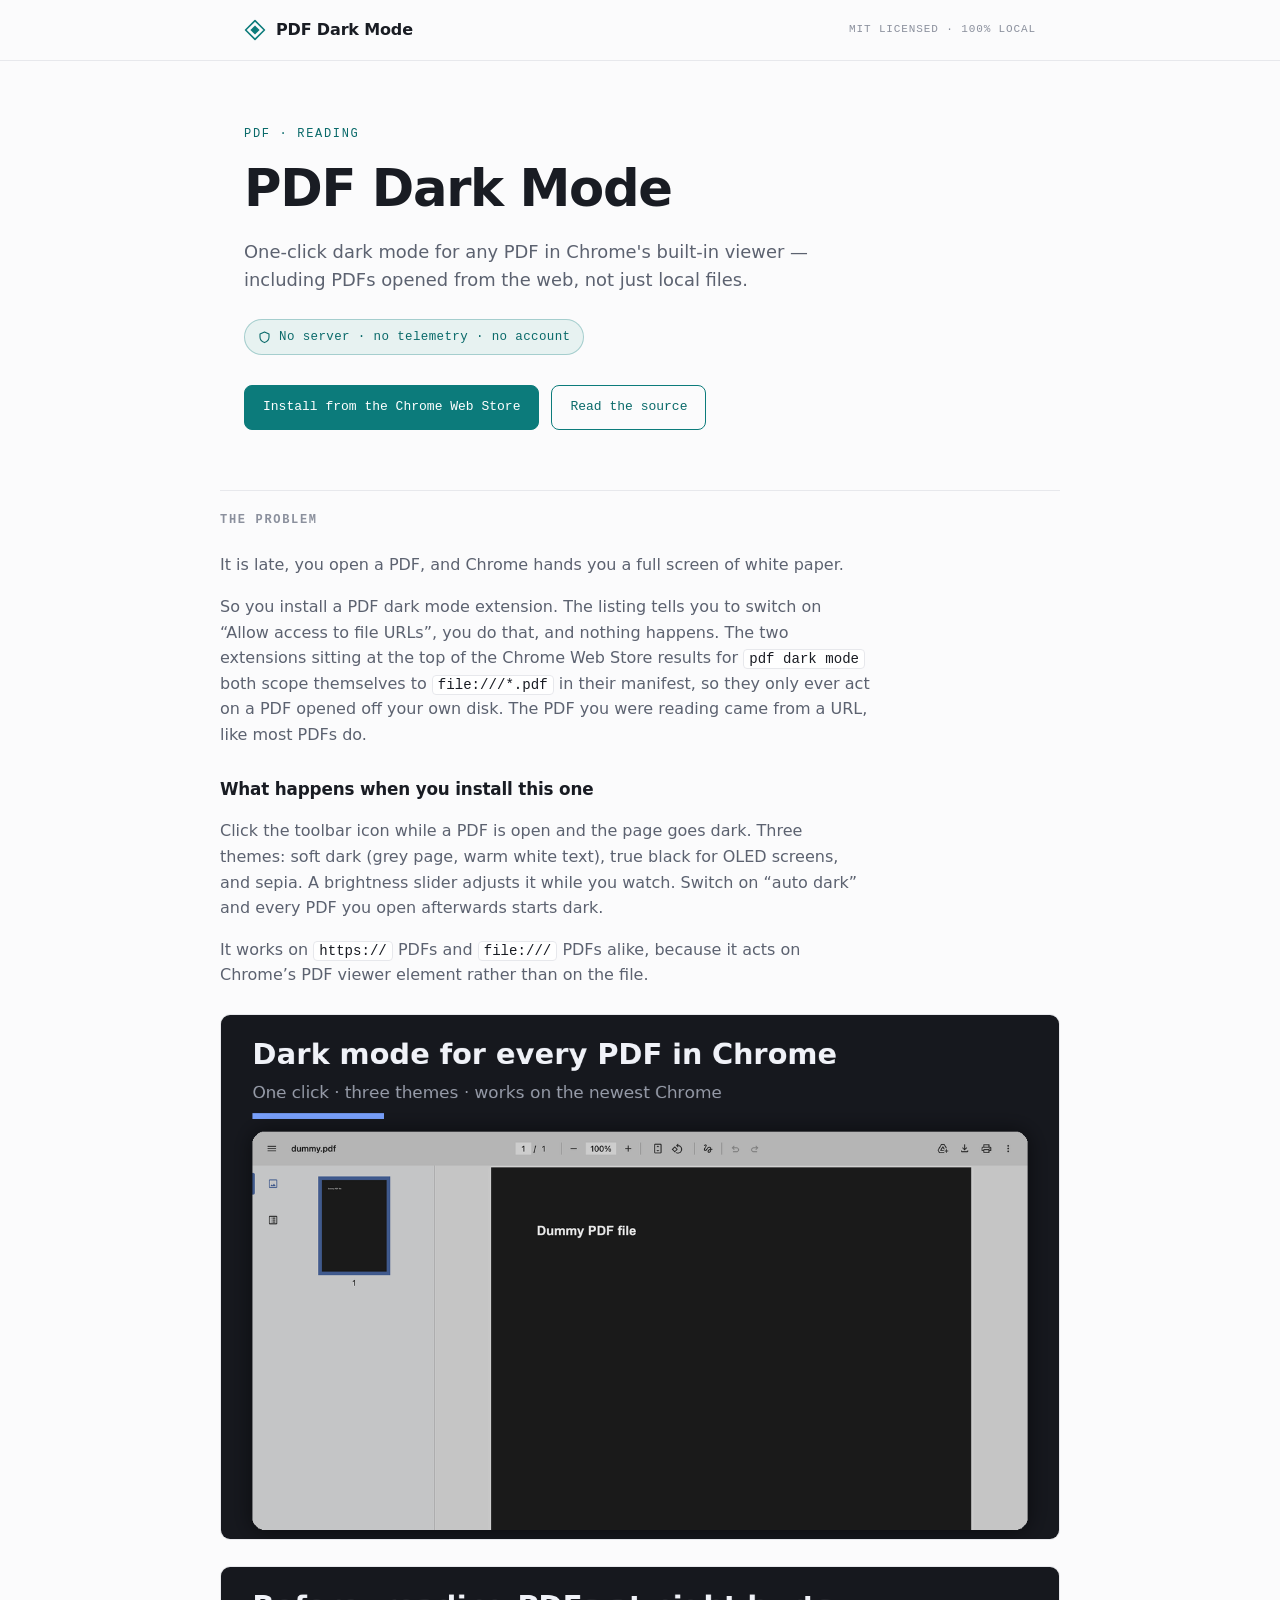
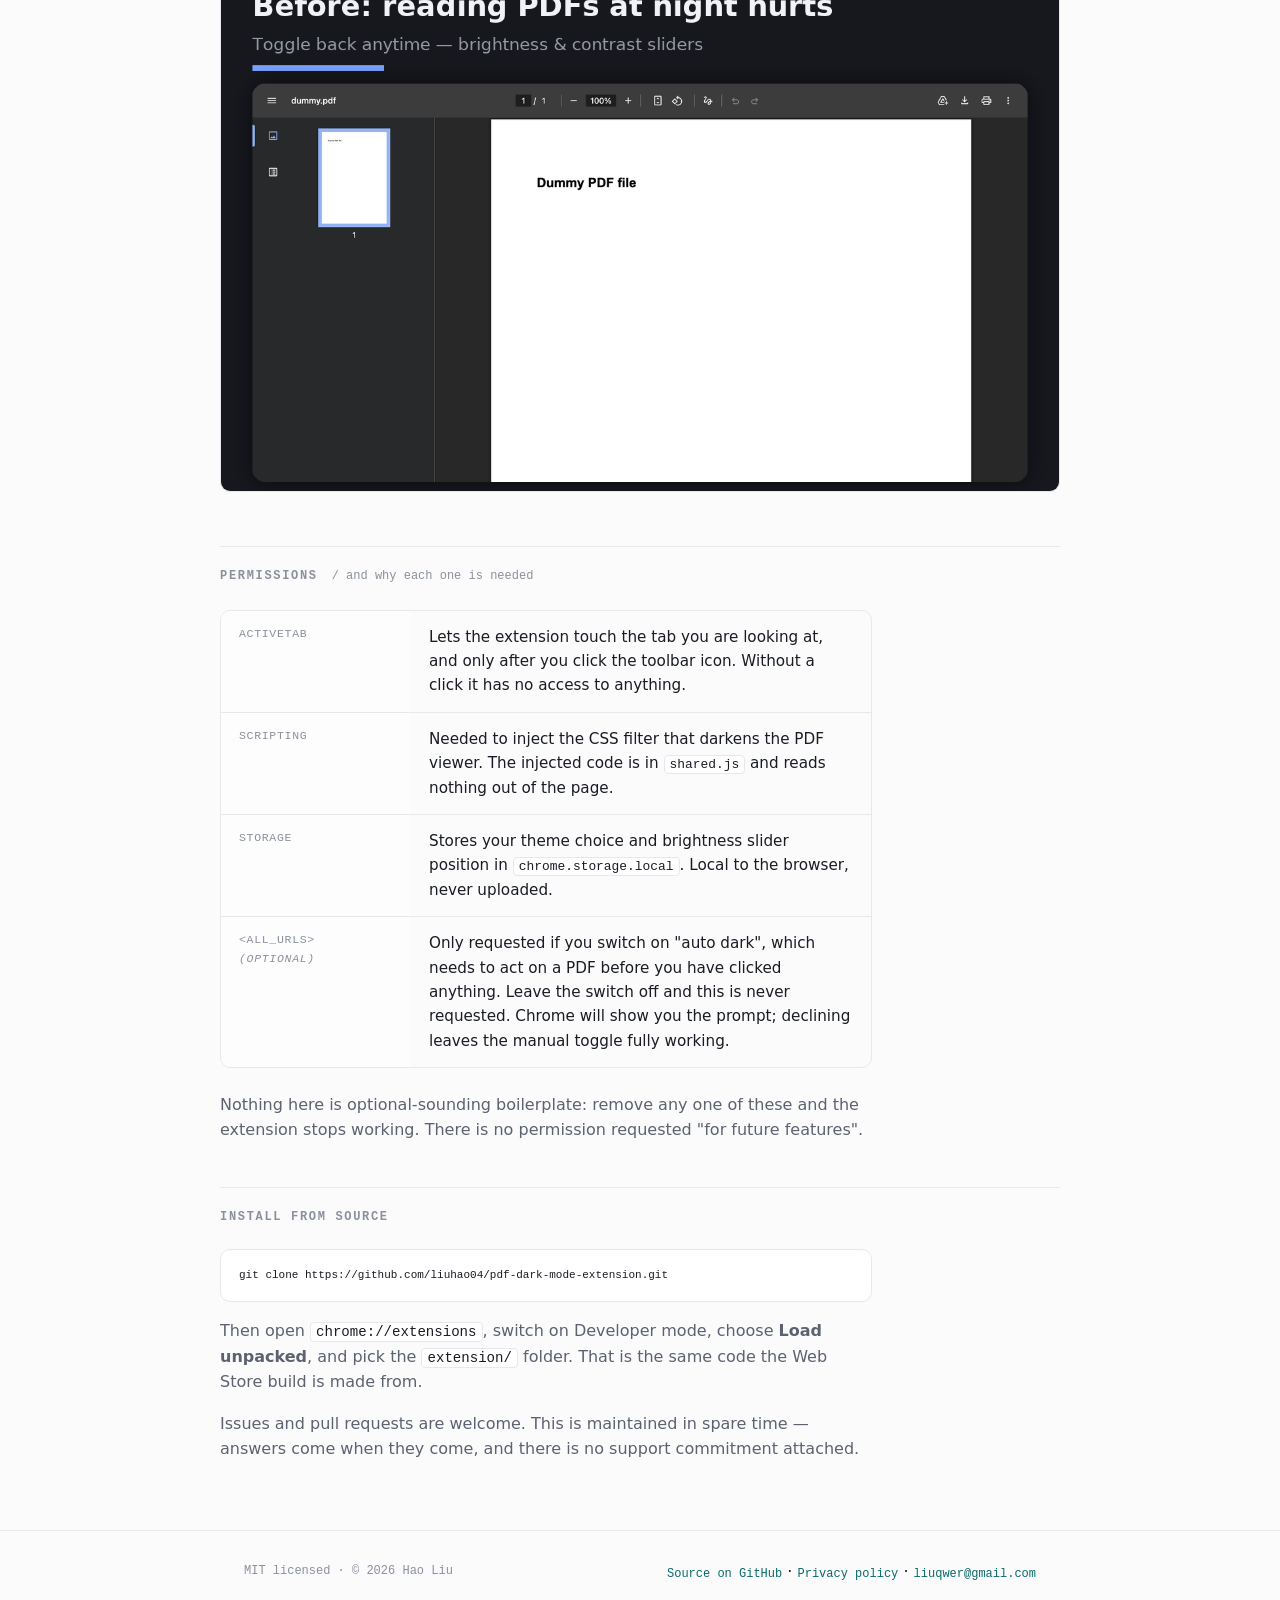
==== docs/index.html @ b5798379 "Initial public release under MIT Chrome extension source, README, MIT license, and the GitHub Pages " ====
<!DOCTYPE html>
<html lang="en">
<head>
<meta charset="utf-8">
<title>PDF Dark Mode</title>
<meta name="viewport" content="width=device-width, initial-scale=1">
<meta name="description" content="One-click dark mode for any PDF in Chrome's built-in viewer — including PDFs opened from the web, not just local files.">
<style>
  :root {
    --bg: #fbfbfc; --panel: #ffffff; --ink: #191c23; --muted: #5c6270;
    --faint: #8b909d; --line: #e7e8ec; --accent: #0c7b7b; --accent-ink: #0a6a6a;
    --accent-wash: #e7f2f1; --radius: 10px; --maxw: 840px;
    --mono: ui-monospace, "SF Mono", "SFMono-Regular", Menlo, Consolas, monospace;
    --sans: "SF Pro Text", -apple-system, "Segoe UI", Roboto, system-ui, sans-serif;
    --display: "SF Pro Display", -apple-system, "Segoe UI", Roboto, system-ui, sans-serif;
  }
  @media (prefers-color-scheme: dark) {
    :root { --bg:#0f1115; --panel:#161920; --ink:#e7e9ef; --muted:#9298a6;
      --faint:#6a7080; --line:#23262f; --accent:#38c6bd; --accent-ink:#4fd6cd; --accent-wash:#12302e; }
  }
  :root[data-theme="light"] { --bg:#fbfbfc; --panel:#ffffff; --ink:#191c23; --muted:#5c6270;
    --faint:#8b909d; --line:#e7e8ec; --accent:#0c7b7b; --accent-ink:#0a6a6a; --accent-wash:#e7f2f1; }
  :root[data-theme="dark"] { --bg:#0f1115; --panel:#161920; --ink:#e7e9ef; --muted:#9298a6;
    --faint:#6a7080; --line:#23262f; --accent:#38c6bd; --accent-ink:#4fd6cd; --accent-wash:#12302e; }
  * { box-sizing: border-box; }
  body { margin:0; background:var(--bg); color:var(--ink); font-family:var(--sans);
    font-size:16px; line-height:1.6; -webkit-font-smoothing:antialiased; }
  .wrap { max-width:var(--maxw); margin:0 auto; padding:0 24px; }
  a { color:var(--accent-ink); text-decoration:none; }
  a:hover { text-decoration:underline; }
  a:focus-visible { outline:2px solid var(--accent); outline-offset:3px; border-radius:3px; }
  header { border-bottom:1px solid var(--line); }
  .bar { display:flex; align-items:center; justify-content:space-between; min-height:60px; gap:16px; flex-wrap:wrap; }
  .mark { display:flex; align-items:center; gap:10px; font-weight:650; letter-spacing:-0.01em; }
  .mark svg { color:var(--accent); flex:none; }
  .tag { font-family:var(--mono); font-size:11px; letter-spacing:0.08em; text-transform:uppercase; color:var(--faint); }
  .hero { padding:64px 0 40px; }
  .eyebrow { font-family:var(--mono); font-size:12px; letter-spacing:0.14em; text-transform:uppercase; color:var(--accent-ink); margin:0 0 18px; }
  h1 { font-family:var(--display); font-weight:700; letter-spacing:-0.025em;
    font-size:clamp(2.1rem,5.5vw,3.2rem); line-height:1.05; margin:0; max-width:20ch; text-wrap:balance; }
  .lede { margin:22px 0 0; max-width:56ch; font-size:1.12rem; color:var(--muted); line-height:1.55; }
  .privacy-pill { display:inline-flex; align-items:center; gap:8px; margin-top:26px;
    font-family:var(--mono); font-size:12.5px; letter-spacing:0.03em; color:var(--accent-ink);
    background:var(--accent-wash); border:1px solid color-mix(in srgb, var(--accent) 30%, transparent);
    padding:7px 13px; border-radius:999px; }
  .cta { display:flex; gap:12px; flex-wrap:wrap; margin-top:30px; }
  .btn { display:inline-flex; align-items:center; gap:8px; font-family:var(--mono); font-size:13px;
    padding:11px 18px; border-radius:8px; border:1px solid var(--accent); color:var(--accent-ink); }
  .btn.primary { background:var(--accent); color:#fff; border-color:var(--accent); }
  @media (prefers-color-scheme: dark) { .btn.primary { color:#08201f; } }
  .btn:hover { text-decoration:none; filter:brightness(1.06); }
  section.blk { padding:20px 0 8px; }
  .sec-head { display:flex; align-items:baseline; gap:14px; margin:0 0 22px; border-top:1px solid var(--line); }
  .sec-head h2 { font-family:var(--mono); font-weight:600; font-size:12px; letter-spacing:0.14em;
    text-transform:uppercase; color:var(--faint); margin:20px 0 0; }
  .sec-head .count { font-family:var(--mono); font-size:12px; color:var(--faint); margin-top:20px; }
  p { color:var(--muted); }
  p strong, li strong { color:var(--ink); font-weight:600; }
  .body { max-width:64ch; }
  h3 { font-family:var(--display); font-size:1.05rem; letter-spacing:-0.01em; margin:28px 0 6px; color:var(--ink); }
  code { font-family:var(--mono); font-size:0.88em; background:var(--panel);
    border:1px solid var(--line); border-radius:4px; padding:1px 5px; color:var(--ink); }
  pre { font-family:var(--mono); font-size:12.5px; background:var(--panel); border:1px solid var(--line);
    border-radius:var(--radius); padding:16px 18px; overflow-x:auto; color:var(--ink); line-height:1.5; }
  pre code { background:none; border:none; padding:0; }
  .facts { margin:24px 0; border:1px solid var(--line); border-radius:var(--radius); overflow:hidden; }
  .facts dl { margin:0; }
  .facts .row { display:grid; grid-template-columns:190px 1fr; }
  .facts .row + .row { border-top:1px solid var(--line); }
  .facts dt { font-family:var(--mono); font-size:11.5px; letter-spacing:0.06em; text-transform:uppercase;
    color:var(--faint); padding:14px 18px; background:color-mix(in srgb, var(--bg) 60%, var(--panel)); margin:0; }
  .facts dd { margin:0; padding:14px 18px; color:var(--ink); font-size:0.95rem; }
  .facts dd b { color:var(--accent-ink); font-weight:600; }
  .facts dd code { font-size:0.85em; }
  figure { margin:26px 0; }
  figure img { max-width:100%; height:auto; display:block; border:1px solid var(--line); border-radius:var(--radius); }
  figcaption { font-family:var(--mono); font-size:11.5px; color:var(--faint); margin-top:8px; }
  ul { color:var(--muted); padding-left:22px; }
  li { margin:6px 0; }
  footer { border-top:1px solid var(--line); padding:28px 0 48px; margin-top:44px; }
  footer .row { display:flex; flex-wrap:wrap; gap:8px 20px; align-items:center; justify-content:space-between; }
  footer .meta, footer a { font-family:var(--mono); font-size:12px; }
  footer .meta { color:var(--faint); }
  @media (max-width:560px) {
    .hero { padding:44px 0 32px; }
    .facts .row { grid-template-columns:1fr; }
    .facts dt { padding-bottom:4px; }
    .facts dd { padding-top:4px; }
  }
  @media (prefers-reduced-motion: reduce) { * { transition:none !important; } }
</style>
</head>
<body>
<header>
  <div class="wrap bar">
    <div class="mark"><svg width="22" height="22" viewBox="0 0 22 22" fill="none" aria-hidden="true"><path d="M11 1.6 20.4 11 11 20.4 1.6 11 11 1.6Z" stroke="currentColor" stroke-width="1.6" stroke-linejoin="round"/><path d="M11 6.4 15.6 11 11 15.6 6.4 11 11 6.4Z" fill="currentColor"/></svg><span>PDF Dark Mode</span></div>
    <span class="tag">MIT licensed · 100% local</span>
  </div>
</header>

<main>
  <section class="hero">
    <div class="wrap">
      <p class="eyebrow">PDF · reading</p>
      <h1>PDF Dark Mode</h1>
      <p class="lede">One-click dark mode for any PDF in Chrome's built-in viewer — including PDFs opened from the web, not just local files.</p>
      <span class="privacy-pill">
        <svg width="13" height="13" viewBox="0 0 13 13" fill="none" aria-hidden="true"><path d="M6.5 1 2 3v3c0 2.8 1.9 4.6 4.5 5.6C9.1 10.6 11 8.8 11 6V3L6.5 1Z" stroke="currentColor" stroke-width="1.1" stroke-linejoin="round"/></svg>
        No server · no telemetry · no account
      </span>
      <div class="cta"><a class="btn primary" href="https://chromewebstore.google.com/detail/cbdeadhjbdomkldbfedfphhgfaegpboc">Install from the Chrome Web Store</a><a class="btn" href="https://github.com/liuhao04/pdf-dark-mode-extension">Read the source</a></div>
    </div>
  </section>

  <section class="blk wrap">
    <div class="sec-head"><h2>The problem</h2></div>
    <div class="body">
      <p>It is late, you open a PDF, and Chrome hands you a full screen of white paper.</p>
      <p>So you install a PDF dark mode extension. The listing tells you to switch on “Allow access to file URLs”, you do that, and nothing happens. The two extensions sitting at the top of the Chrome Web Store results for <code>pdf dark mode</code> both scope themselves to <code>file:///*.pdf</code> in their manifest, so they only ever act on a PDF opened off your own disk. The PDF you were reading came from a URL, like most PDFs do.</p>
      <h3>What happens when you install this one</h3>
      <p>Click the toolbar icon while a PDF is open and the page goes dark. Three themes: soft dark (grey page, warm white text), true black for OLED screens, and sepia. A brightness slider adjusts it while you watch. Switch on “auto dark” and every PDF you open afterwards starts dark.</p>
      <p>It works on <code>https://</code> PDFs and <code>file:///</code> PDFs alike, because it acts on Chrome’s PDF viewer element rather than on the file.</p>
    </div>
  <figure><img src="screenshots/shot-1.png" alt="PDF Dark Mode screenshot"></figure>
  <figure><img src="screenshots/shot-2.png" alt="PDF Dark Mode screenshot"></figure>
  </section>

  <section class="blk wrap">
    <div class="sec-head"><h2>Permissions</h2><span class="count">/ and why each one is needed</span></div>
    <div class="body">
      <div class="facts">
        <dl>
          <div class="row"><dt>activeTab</dt><dd>Lets the extension touch the tab you are looking at, and only after you click the toolbar icon. Without a click it has no access to anything.</dd></div>
          <div class="row"><dt>scripting</dt><dd>Needed to inject the CSS filter that darkens the PDF viewer. The injected code is in <code>shared.js</code> and reads nothing out of the page.</dd></div>
          <div class="row"><dt>storage</dt><dd>Stores your theme choice and brightness slider position in <code>chrome.storage.local</code>. Local to the browser, never uploaded.</dd></div>
          <div class="row"><dt>&lt;all_urls&gt; <em>(optional)</em></dt><dd>Only requested if you switch on "auto dark", which needs to act on a PDF before you have clicked anything. Leave the switch off and this is never requested. Chrome will show you the prompt; declining leaves the manual toggle fully working.</dd></div>
        </dl>
      </div>
      <p>Nothing here is optional-sounding boilerplate: remove any one of these and the extension stops
      working. There is no permission requested "for future features".</p>
    </div>
  </section>

  <section class="blk wrap">
    <div class="sec-head"><h2>Install from source</h2></div>
    <div class="body">
      <pre><code>git clone https://github.com/liuhao04/pdf-dark-mode-extension.git</code></pre>
      <p>Then open <code>chrome://extensions</code>, switch on Developer mode, choose <b>Load unpacked</b>,
      and pick the <code>extension/</code> folder. That is the same code the Web Store build is made from.</p>
      <p>Issues and pull requests are welcome. This is maintained in spare time — answers come when they come,
      and there is no support commitment attached.</p>
    </div>
  </section>
</main>
<footer>
  <div class="wrap row">
    <span class="meta">MIT licensed · © 2026 Hao Liu</span>
    <span><a href="https://github.com/liuhao04/pdf-dark-mode-extension">Source on GitHub</a> · <a href="privacy.html">Privacy policy</a> · <a href="mailto:liuqwer@gmail.com">liuqwer@gmail.com</a></span>
  </div>
</footer>
</body>
</html>
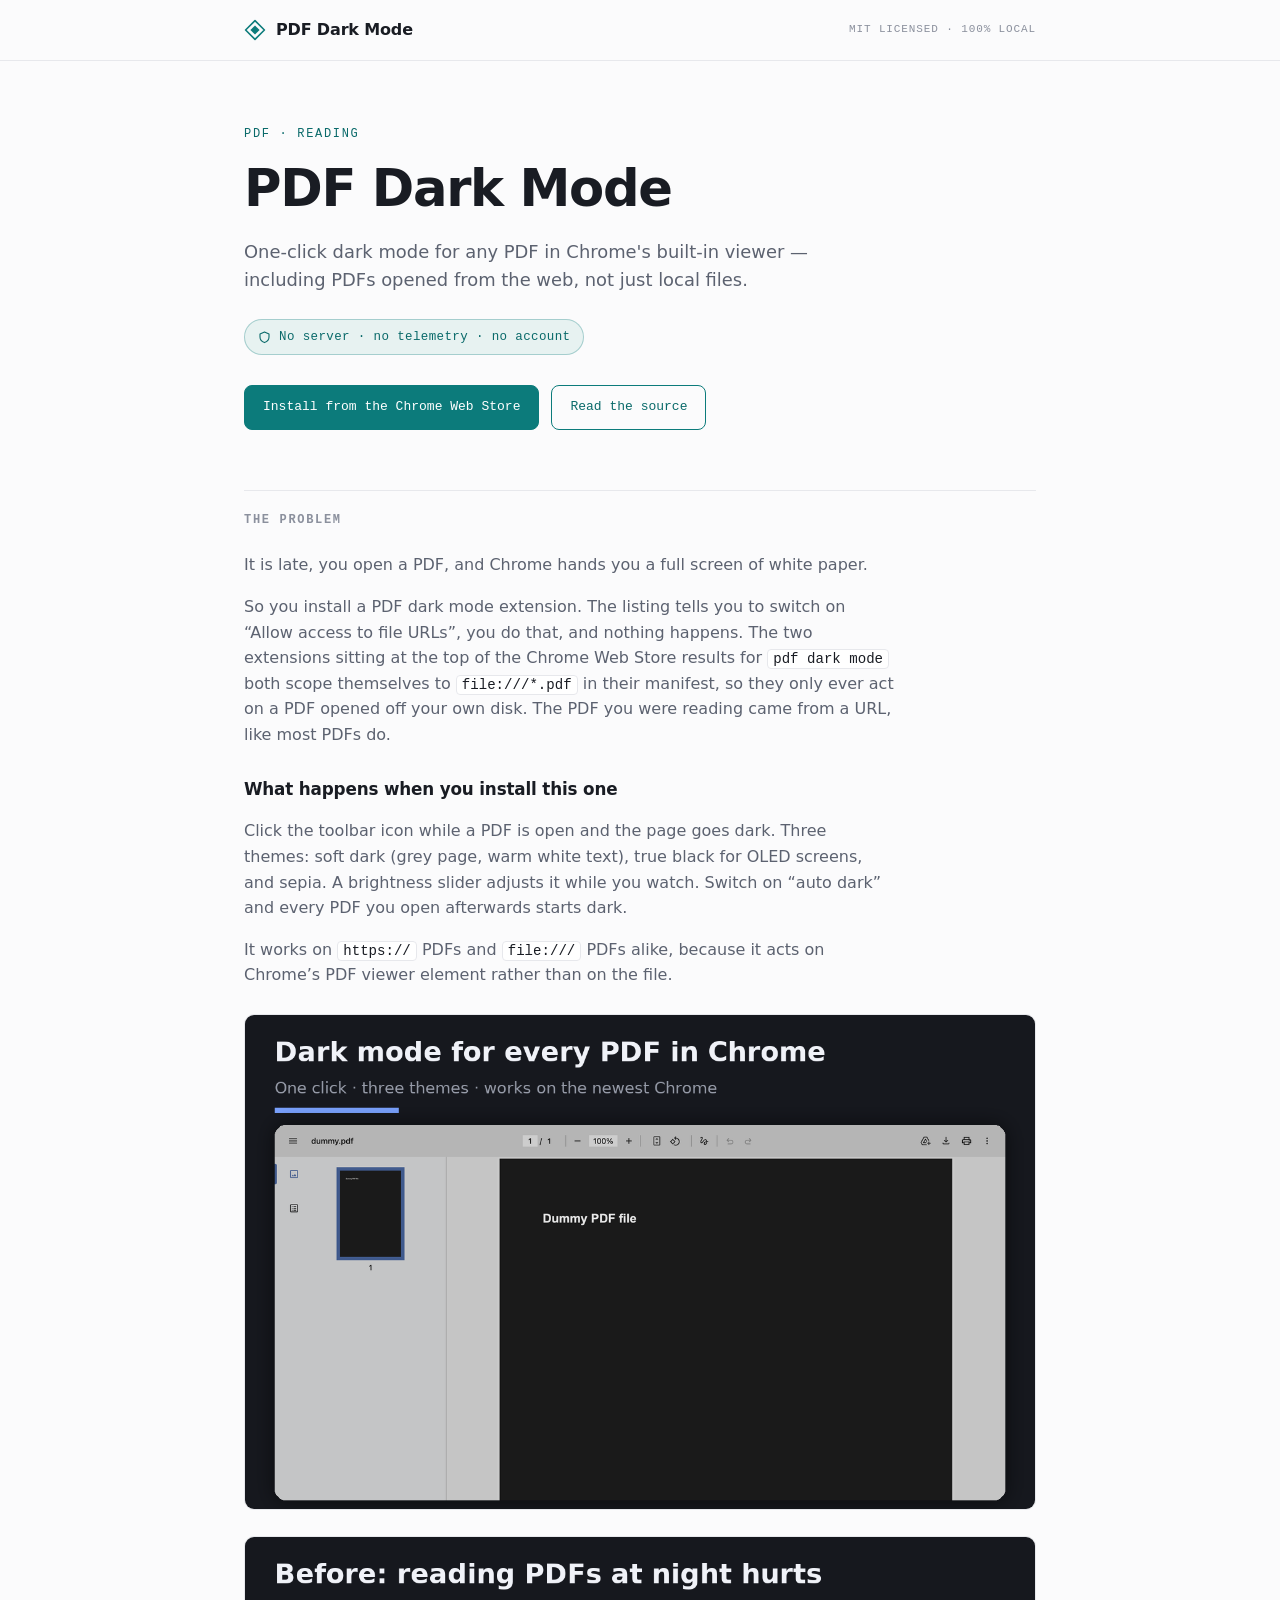
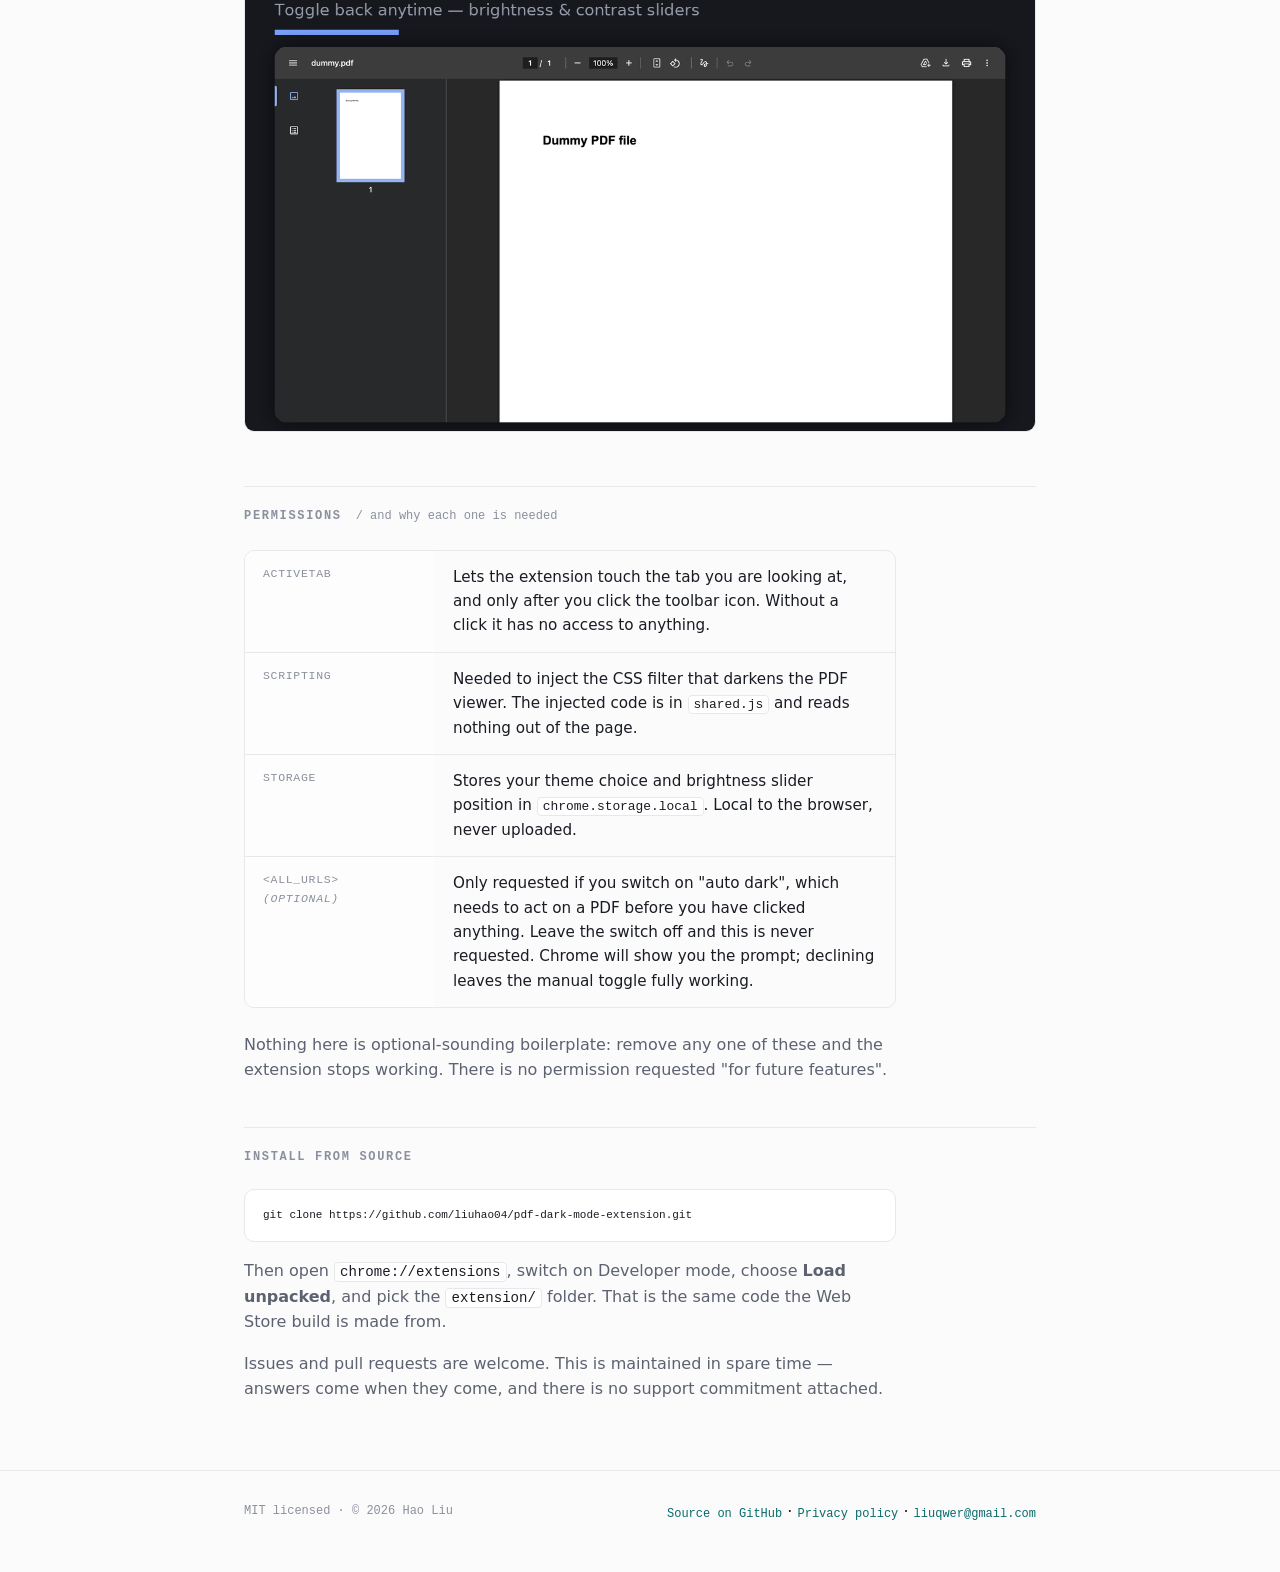
==== commit 07cf10ce: "Fix page alignment: section.blk was resetting the wrap's horizontal padding" ====
--- a/docs/index.html
+++ b/docs/index.html
@@ -49,7 +49,7 @@
   .btn.primary { background:var(--accent); color:#fff; border-color:var(--accent); }
   @media (prefers-color-scheme: dark) { .btn.primary { color:#08201f; } }
   .btn:hover { text-decoration:none; filter:brightness(1.06); }
-  section.blk { padding:20px 0 8px; }
+  section.blk { padding-top:20px; padding-bottom:8px; }
   .sec-head { display:flex; align-items:baseline; gap:14px; margin:0 0 22px; border-top:1px solid var(--line); }
   .sec-head h2 { font-family:var(--mono); font-weight:600; font-size:12px; letter-spacing:0.14em;
     text-transform:uppercase; color:var(--faint); margin:20px 0 0; }
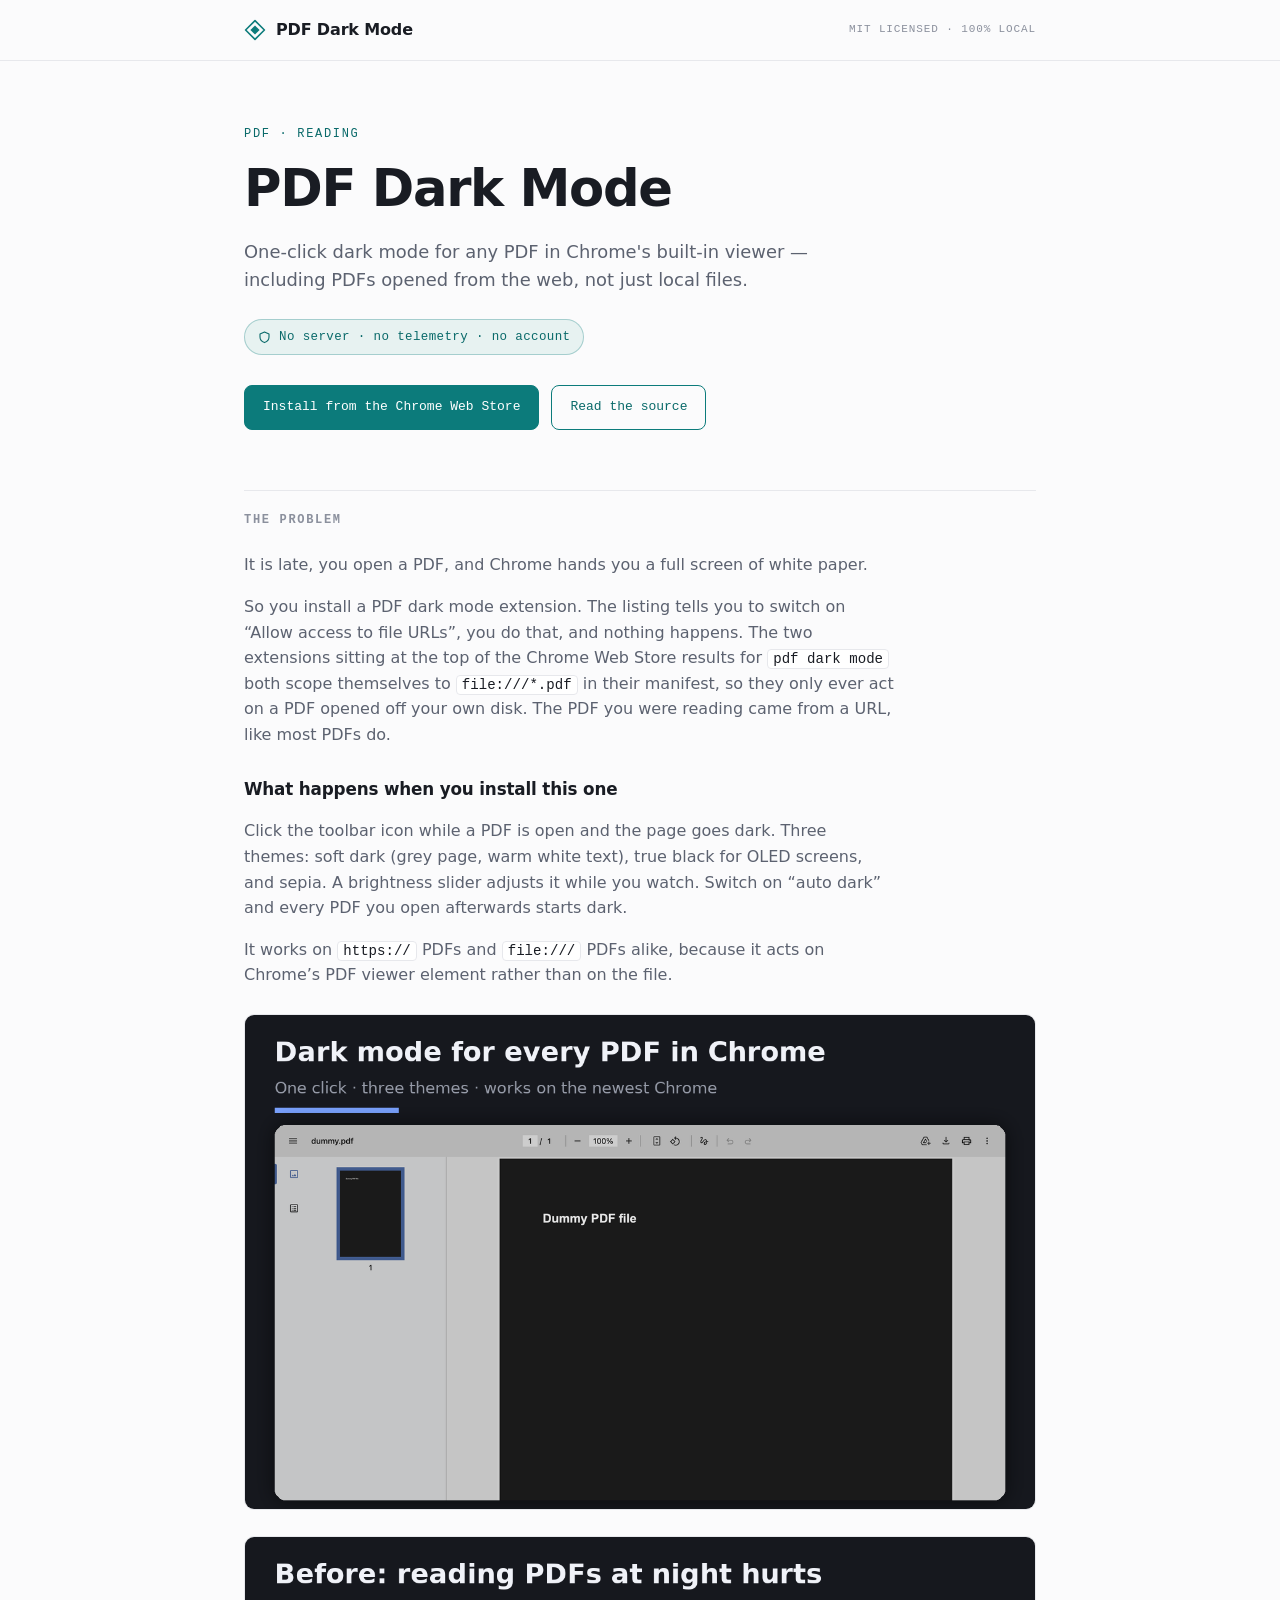
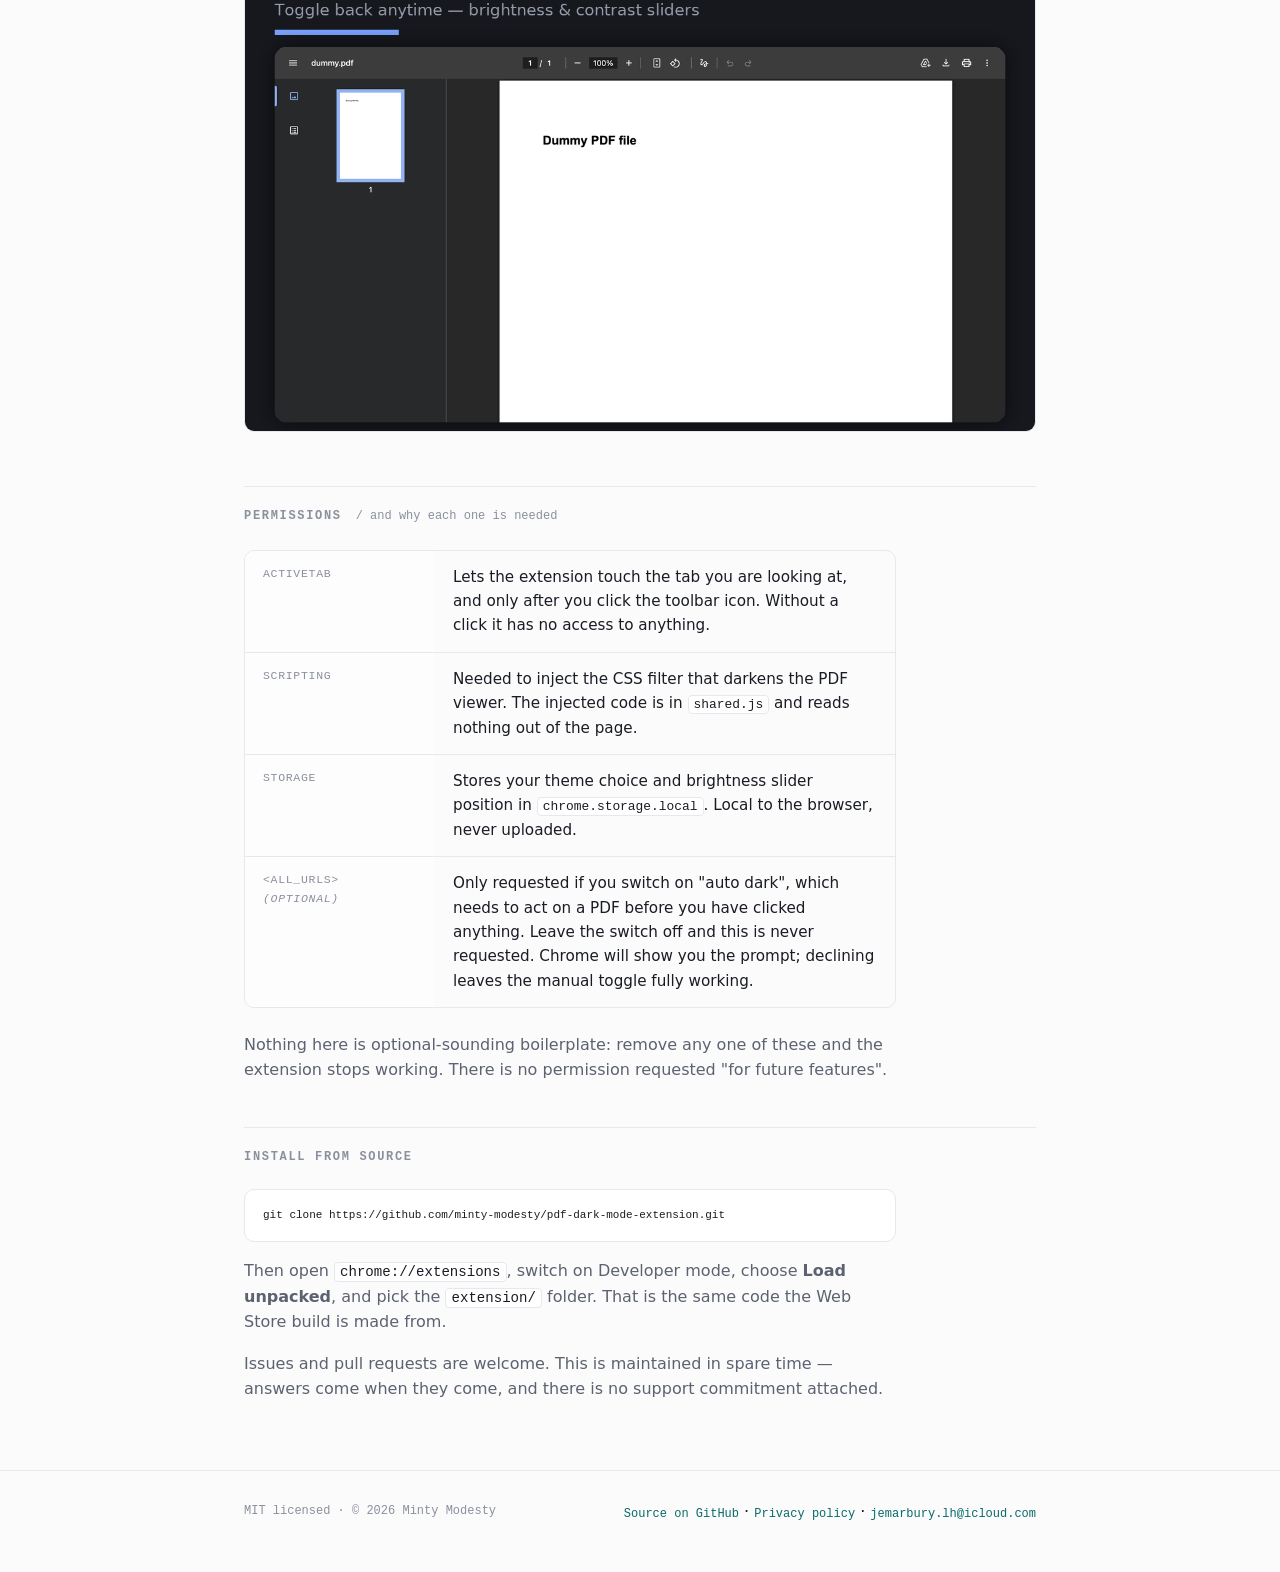
==== commit 0e37abb0: "identity: move self-links to minty-modesty org/Pages, drop owner real name and personal gmail - gith" ====
--- a/docs/index.html
+++ b/docs/index.html
@@ -108,7 +108,7 @@
         <svg width="13" height="13" viewBox="0 0 13 13" fill="none" aria-hidden="true"><path d="M6.5 1 2 3v3c0 2.8 1.9 4.6 4.5 5.6C9.1 10.6 11 8.8 11 6V3L6.5 1Z" stroke="currentColor" stroke-width="1.1" stroke-linejoin="round"/></svg>
         No server · no telemetry · no account
       </span>
-      <div class="cta"><a class="btn primary" href="https://chromewebstore.google.com/detail/cbdeadhjbdomkldbfedfphhgfaegpboc">Install from the Chrome Web Store</a><a class="btn" href="https://github.com/liuhao04/pdf-dark-mode-extension">Read the source</a></div>
+      <div class="cta"><a class="btn primary" href="https://chromewebstore.google.com/detail/cbdeadhjbdomkldbfedfphhgfaegpboc">Install from the Chrome Web Store</a><a class="btn" href="https://github.com/minty-modesty/pdf-dark-mode-extension">Read the source</a></div>
     </div>
   </section>
 
@@ -144,7 +144,7 @@
   <section class="blk wrap">
     <div class="sec-head"><h2>Install from source</h2></div>
     <div class="body">
-      <pre><code>git clone https://github.com/liuhao04/pdf-dark-mode-extension.git</code></pre>
+      <pre><code>git clone https://github.com/minty-modesty/pdf-dark-mode-extension.git</code></pre>
       <p>Then open <code>chrome://extensions</code>, switch on Developer mode, choose <b>Load unpacked</b>,
       and pick the <code>extension/</code> folder. That is the same code the Web Store build is made from.</p>
       <p>Issues and pull requests are welcome. This is maintained in spare time — answers come when they come,
@@ -154,8 +154,8 @@
 </main>
 <footer>
   <div class="wrap row">
-    <span class="meta">MIT licensed · © 2026 Hao Liu</span>
-    <span><a href="https://github.com/liuhao04/pdf-dark-mode-extension">Source on GitHub</a> · <a href="privacy.html">Privacy policy</a> · <a href="mailto:liuqwer@gmail.com">liuqwer@gmail.com</a></span>
+    <span class="meta">MIT licensed · © 2026 Minty Modesty</span>
+    <span><a href="https://github.com/minty-modesty/pdf-dark-mode-extension">Source on GitHub</a> · <a href="privacy.html">Privacy policy</a> · <a href="mailto:jemarbury.lh@icloud.com">jemarbury.lh@icloud.com</a></span>
   </div>
 </footer>
 </body>
